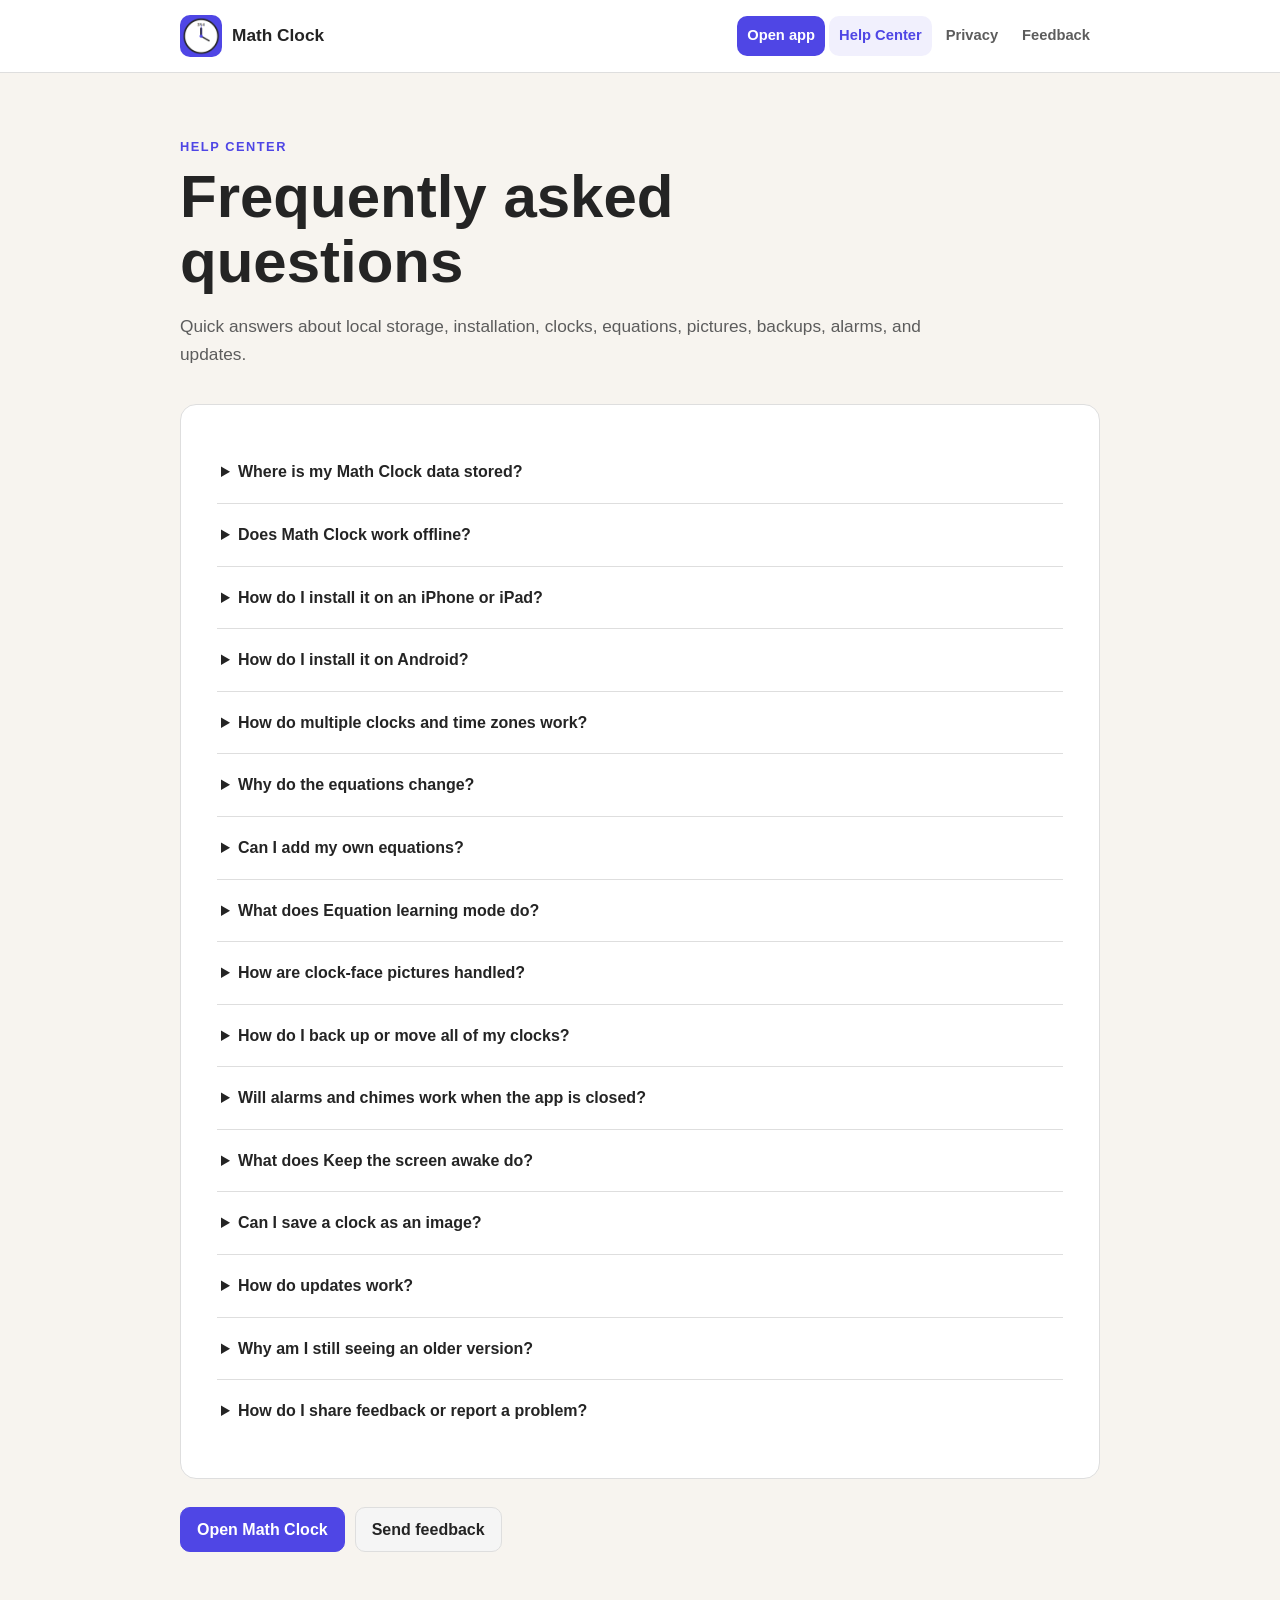
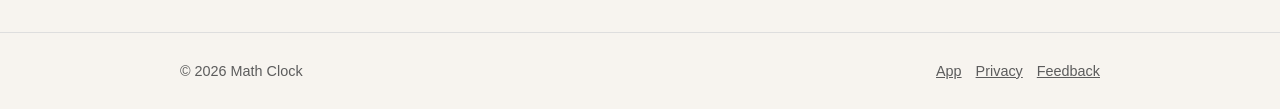
==== faq/index.html @ f001e588 "Add help center privacy and feedback Co-authored-by: Copilot <223556219+Copilot@users.noreply.github" ====
<!doctype html>
<html lang="en">
  <head>
    <meta charset="UTF-8" />
    <meta name="viewport" content="width=device-width, initial-scale=1" />
    <script>
      (() => {
        const param = new URLSearchParams(window.location.search).get("clawpilotTheme");
        const saved = localStorage.getItem("equation-clock-theme") || "system";
        const preference = param || saved;
        const theme =
          preference === "system"
            ? window.matchMedia("(prefers-color-scheme: dark)").matches
              ? "dark"
              : "light"
            : preference;
        document.documentElement.setAttribute("data-theme", theme);
      })();
    </script>
    <title>Help Center — Math Clock</title>
    <meta
      name="description"
      content="Answers about Math Clock storage, installation, equations, backups, alarms, pictures, and updates."
    />
    <link rel="canonical" href="https://luriejoe.github.io/analog-math-clock/faq/" />
    <link rel="icon" href="../icons/icon.svg" type="image/svg+xml" />
    <link rel="stylesheet" href="../site.css" />
  </head>
  <body>
    <a class="skip-link" href="#main">Skip to content</a>
    <header class="site-header">
      <div class="nav-shell">
        <a class="brand" href="../">
          <img src="../icons/icon-192.png" alt="" />
          <span>Math Clock</span>
        </a>
        <nav class="site-nav" aria-label="Main navigation">
          <a class="nav-app" href="../">Open app</a>
          <a href="./" aria-current="page">Help Center</a>
          <a href="../privacy/">Privacy</a>
          <a
            href="https://github.com/LurieJoe/analog-math-clock/issues/new/choose"
            target="_blank"
            rel="noopener"
          >
            Feedback
          </a>
        </nav>
      </div>
    </header>
    <main id="main" class="page-shell">
      <p class="eyebrow">Help Center</p>
      <h1 class="page-title">Frequently asked questions</h1>
      <p class="lead">
        Quick answers about local storage, installation, clocks, equations, pictures, backups,
        alarms, and updates.
      </p>
      <section class="section faq-list">
        <details>
          <summary>Where is my Math Clock data stored?</summary>
          <p>
            Clock definitions, preferences, custom equations, and alarms are stored in this
            browser on this device. Uploaded clock-face pictures are stored in the browser's
            local IndexedDB storage. Math Clock does not upload this information to an
            application account or cloud database.
          </p>
        </details>
        <details>
          <summary>Does Math Clock work offline?</summary>
          <p>
            Yes. Open the app online once so its files can be cached. Clocks, customization,
            learning mode, alarms while the app remains open, image export, and locally
            available backups can then work offline.
          </p>
        </details>
        <details>
          <summary>How do I install it on an iPhone or iPad?</summary>
          <p>
            Open Math Clock in Safari, tap Share, choose Add to Home Screen, and tap Add. If
            Open as Web App appears, turn it on before adding the app.
          </p>
        </details>
        <details>
          <summary>How do I install it on Android?</summary>
          <p>
            Open Math Clock in Chrome, open the browser menu, and choose Install app or Add to
            Home screen.
          </p>
        </details>
        <details>
          <summary>How do multiple clocks and time zones work?</summary>
          <p>
            Select Add clock, give the clock a name, and choose a time zone. Each clock keeps
            its own appearance, equations, sounds, alarms, and time-zone details. The first
            clock follows the device's local system time.
          </p>
        </details>
        <details>
          <summary>Why do the equations change?</summary>
          <p>
            Every clock position has a pool of equations that equals that hour. Math Clock
            chooses each position independently, so refreshing or selecting New equations
            creates a different combination instead of repeating a fixed group.
          </p>
        </details>
        <details>
          <summary>Can I add my own equations?</summary>
          <p>
            Yes. Open Tools, add an equation for a clock position, and optionally include a
            short explanation. Turn on Include my equations when randomizing to mix them with
            the built-in equation pools.
          </p>
        </details>
        <details>
          <summary>What does Equation learning mode do?</summary>
          <p>
            Learning mode makes each equation selectable. Tap or focus an equation to see its
            value and a short explanation.
          </p>
        </details>
        <details>
          <summary>How are clock-face pictures handled?</summary>
          <p>
            Pictures selected from your device remain in local browser storage. You can adjust
            their position, zoom, opacity, and readability overlay. They are included when you
            export a full .mathclock backup.
          </p>
        </details>
        <details>
          <summary>How do I back up or move all of my clocks?</summary>
          <p>
            Open Tools and select Export backup. Save the .mathclock file locally or in a cloud
            file service, then use Restore backup on another device. Merge adds restored clocks
            to existing ones; Replace recreates the backup.
          </p>
        </details>
        <details>
          <summary>Will alarms and chimes work when the app is closed?</summary>
          <p>
            Alarms and hourly chimes are reliable while Math Clock is open. Phones may suspend
            or stop a closed web app, so exact background alarm delivery cannot be guaranteed.
            Browser notifications are best-effort and require permission.
          </p>
        </details>
        <details>
          <summary>What does Keep the screen awake do?</summary>
          <p>
            On supported devices, it requests a screen wake lock while Math Clock is visible.
            Browsers may release the wake lock when the app is hidden or the device enters a
            power-saving state.
          </p>
        </details>
        <details>
          <summary>Can I save a clock as an image?</summary>
          <p>
            Yes. Use a clock's action menu to export its face as PNG or SVG. The decorative
            outer clock body is not included in the current image export.
          </p>
        </details>
        <details>
          <summary>How do updates work?</summary>
          <p>
            When an update has downloaded, Math Clock displays A new version is available.
            Select Update and Restart when convenient. Locally stored clocks and preferences
            remain in place.
          </p>
        </details>
        <details>
          <summary>Why am I still seeing an older version?</summary>
          <p>
            Connect to the internet and open the app in the browser. If no update notice
            appears, close the installed app completely, reopen the website in Safari or
            Chrome, and then launch the installed app again.
          </p>
        </details>
        <details>
          <summary>How do I share feedback or report a problem?</summary>
          <p>
            Use the Feedback section in Tools or open the GitHub feedback form. Do not attach a
            .mathclock backup or a private clock-face picture to a public issue.
          </p>
        </details>
      </section>
      <div class="button-row">
        <a class="button primary" href="../">Open Math Clock</a>
        <a
          class="button"
          href="https://github.com/LurieJoe/analog-math-clock/issues/new/choose"
          target="_blank"
          rel="noopener"
        >
          Send feedback
        </a>
      </div>
    </main>
    <footer class="site-footer">
      <div class="footer-shell">
        <span>© 2026 Math Clock</span>
        <nav class="footer-links" aria-label="Footer navigation">
          <a href="../">App</a>
          <a href="../privacy/">Privacy</a>
          <a
            href="https://github.com/LurieJoe/analog-math-clock/issues/new/choose"
            target="_blank"
            rel="noopener"
          >
            Feedback
          </a>
        </nav>
      </div>
    </footer>
  </body>
</html>
---- site.css ----
:root {
  color-scheme: light;
  --cp-bg: #f7f4ef;
  --cp-bg-elevated: #fcfbf8;
  --cp-surface: #ffffff;
  --cp-surface-soft: #f5f5f5;
  --cp-border: #dedede;
  --cp-border-strong: #919191;
  --cp-text: #242424;
  --cp-text-muted: #5c5c5c;
  --cp-text-soft: #6f6f6f;
  --cp-accent: #4f46e5;
  --cp-accent-hover: #4338ca;
  --cp-accent-soft: rgba(79, 70, 229, 0.08);
  --cp-accent-fg: #ffffff;
  --cp-link: #4338ca;
  --cp-panel-strong: rgba(255, 255, 255, 0.96);
  --cp-highlight: rgba(79, 70, 229, 0.12);
}

html[data-theme="dark"] {
  color-scheme: dark;
  --cp-bg: #3d3b3a;
  --cp-bg-elevated: #343231;
  --cp-surface: #292929;
  --cp-surface-soft: #2e2e2e;
  --cp-border: #474747;
  --cp-border-strong: #5f5f5f;
  --cp-text: #dedede;
  --cp-text-muted: #919191;
  --cp-text-soft: #b0b0b0;
  --cp-accent: #a5b4fc;
  --cp-accent-hover: #818cf8;
  --cp-accent-soft: rgba(165, 180, 252, 0.14);
  --cp-accent-fg: #1a1a1a;
  --cp-link: #a5b4fc;
  --cp-panel-strong: rgba(41, 41, 41, 0.96);
  --cp-highlight: rgba(165, 180, 252, 0.12);
}

* {
  box-sizing: border-box;
}

html {
  scroll-behavior: smooth;
}

body {
  min-height: 100vh;
  margin: 0;
  background: var(--cp-bg);
  color: var(--cp-text);
  font-family: "Segoe UI", Aptos, Calibri, -apple-system, BlinkMacSystemFont, sans-serif;
  line-height: 1.6;
}

a {
  color: var(--cp-link);
}

a:hover {
  color: var(--cp-accent-hover);
}

.skip-link {
  position: absolute;
  z-index: 100;
  top: 8px;
  left: -9999px;
  padding: 10px 14px;
  border-radius: 0.625rem;
  background: var(--cp-accent);
  color: var(--cp-accent-fg);
}

.skip-link:focus {
  left: 8px;
}

.site-header {
  position: sticky;
  z-index: 20;
  top: 0;
  border-bottom: 1px solid var(--cp-border);
  background: var(--cp-panel-strong);
}

.nav-shell,
.page-shell,
.footer-shell {
  width: min(920px, calc(100% - 32px));
  margin-inline: auto;
}

.nav-shell {
  min-height: 72px;
  display: flex;
  align-items: center;
  justify-content: space-between;
  gap: 20px;
}

.brand {
  display: inline-flex;
  align-items: center;
  gap: 10px;
  color: var(--cp-text);
  font-size: 1.08rem;
  font-weight: 750;
  text-decoration: none;
  white-space: nowrap;
}

.brand img {
  width: 42px;
  height: 42px;
  border-radius: 0.625rem;
}

.site-nav {
  display: flex;
  align-items: center;
  justify-content: flex-end;
  flex-wrap: wrap;
  gap: 4px;
}

.site-nav a {
  padding: 8px 10px;
  border-radius: 0.625rem;
  color: var(--cp-text-muted);
  font-size: 0.92rem;
  font-weight: 650;
  text-decoration: none;
}

.site-nav a:hover,
.site-nav a[aria-current="page"] {
  background: var(--cp-accent-soft);
  color: var(--cp-accent);
}

.site-nav .nav-app {
  background: var(--cp-accent);
  color: var(--cp-accent-fg);
}

.site-nav .nav-app:hover {
  background: var(--cp-accent-hover);
  color: var(--cp-accent-fg);
}

.page-shell {
  padding-block: 64px 80px;
}

.eyebrow {
  margin: 0 0 8px;
  color: var(--cp-accent);
  font-size: 0.8rem;
  font-weight: 750;
  letter-spacing: 0.12em;
  text-transform: uppercase;
}

.page-title {
  max-width: 760px;
  margin: 0;
  font-size: clamp(2rem, 7vw, 3.75rem);
  line-height: 1.08;
}

.lead {
  max-width: 760px;
  margin: 18px 0 0;
  color: var(--cp-text-muted);
  font-size: 1.08rem;
}

.section {
  margin-top: 36px;
}

.content-card,
.faq-list {
  padding: clamp(20px, 4vw, 36px);
  border: 1px solid var(--cp-border);
  border-radius: 16px;
  background: var(--cp-surface);
}

.faq-list {
  display: grid;
  gap: 0;
}

.faq-list details {
  border-bottom: 1px solid var(--cp-border);
}

.faq-list details:last-child {
  border-bottom: 0;
}

.faq-list summary {
  padding: 18px 4px;
  color: var(--cp-text);
  font-weight: 700;
  cursor: pointer;
}

.faq-list details p {
  margin: -4px 4px 20px;
  color: var(--cp-text-muted);
}

.content-card h2 {
  margin: 32px 0 8px;
  font-size: 1.35rem;
}

.content-card h2:first-of-type {
  margin-top: 0;
}

.content-card p,
.content-card li {
  color: var(--cp-text-muted);
}

.callout {
  margin-bottom: 28px;
  padding: 16px;
  border: 1px solid var(--cp-border);
  border-left: 4px solid var(--cp-accent);
  border-radius: 0.625rem;
  background: var(--cp-accent-soft);
}

.callout p {
  margin: 0;
  color: var(--cp-text);
}

.button-row {
  display: flex;
  flex-wrap: wrap;
  gap: 10px;
  margin-top: 28px;
}

.button {
  min-height: 44px;
  display: inline-flex;
  align-items: center;
  justify-content: center;
  padding: 9px 16px;
  border: 1px solid var(--cp-border);
  border-radius: 0.625rem;
  background: var(--cp-surface-soft);
  color: var(--cp-text);
  font-weight: 700;
  text-decoration: none;
}

.button:hover {
  background: var(--cp-highlight);
  color: var(--cp-text);
}

.button.primary {
  border-color: var(--cp-accent);
  background: var(--cp-accent);
  color: var(--cp-accent-fg);
}

.button.primary:hover {
  background: var(--cp-accent-hover);
  color: var(--cp-accent-fg);
}

.site-footer {
  border-top: 1px solid var(--cp-border);
}

.footer-shell {
  min-height: 76px;
  display: flex;
  align-items: center;
  justify-content: space-between;
  gap: 16px;
  color: var(--cp-text-muted);
  font-size: 0.9rem;
}

.footer-links {
  display: flex;
  flex-wrap: wrap;
  gap: 14px;
}

.footer-links a {
  color: var(--cp-text-muted);
}

@media (max-width: 640px) {
  .nav-shell {
    min-height: auto;
    align-items: flex-start;
    flex-direction: column;
    padding-block: 12px;
  }

  .site-nav {
    justify-content: flex-start;
  }

  .page-shell {
    padding-block: 40px 56px;
  }

  .footer-shell {
    align-items: flex-start;
    flex-direction: column;
    padding-block: 20px;
  }
}
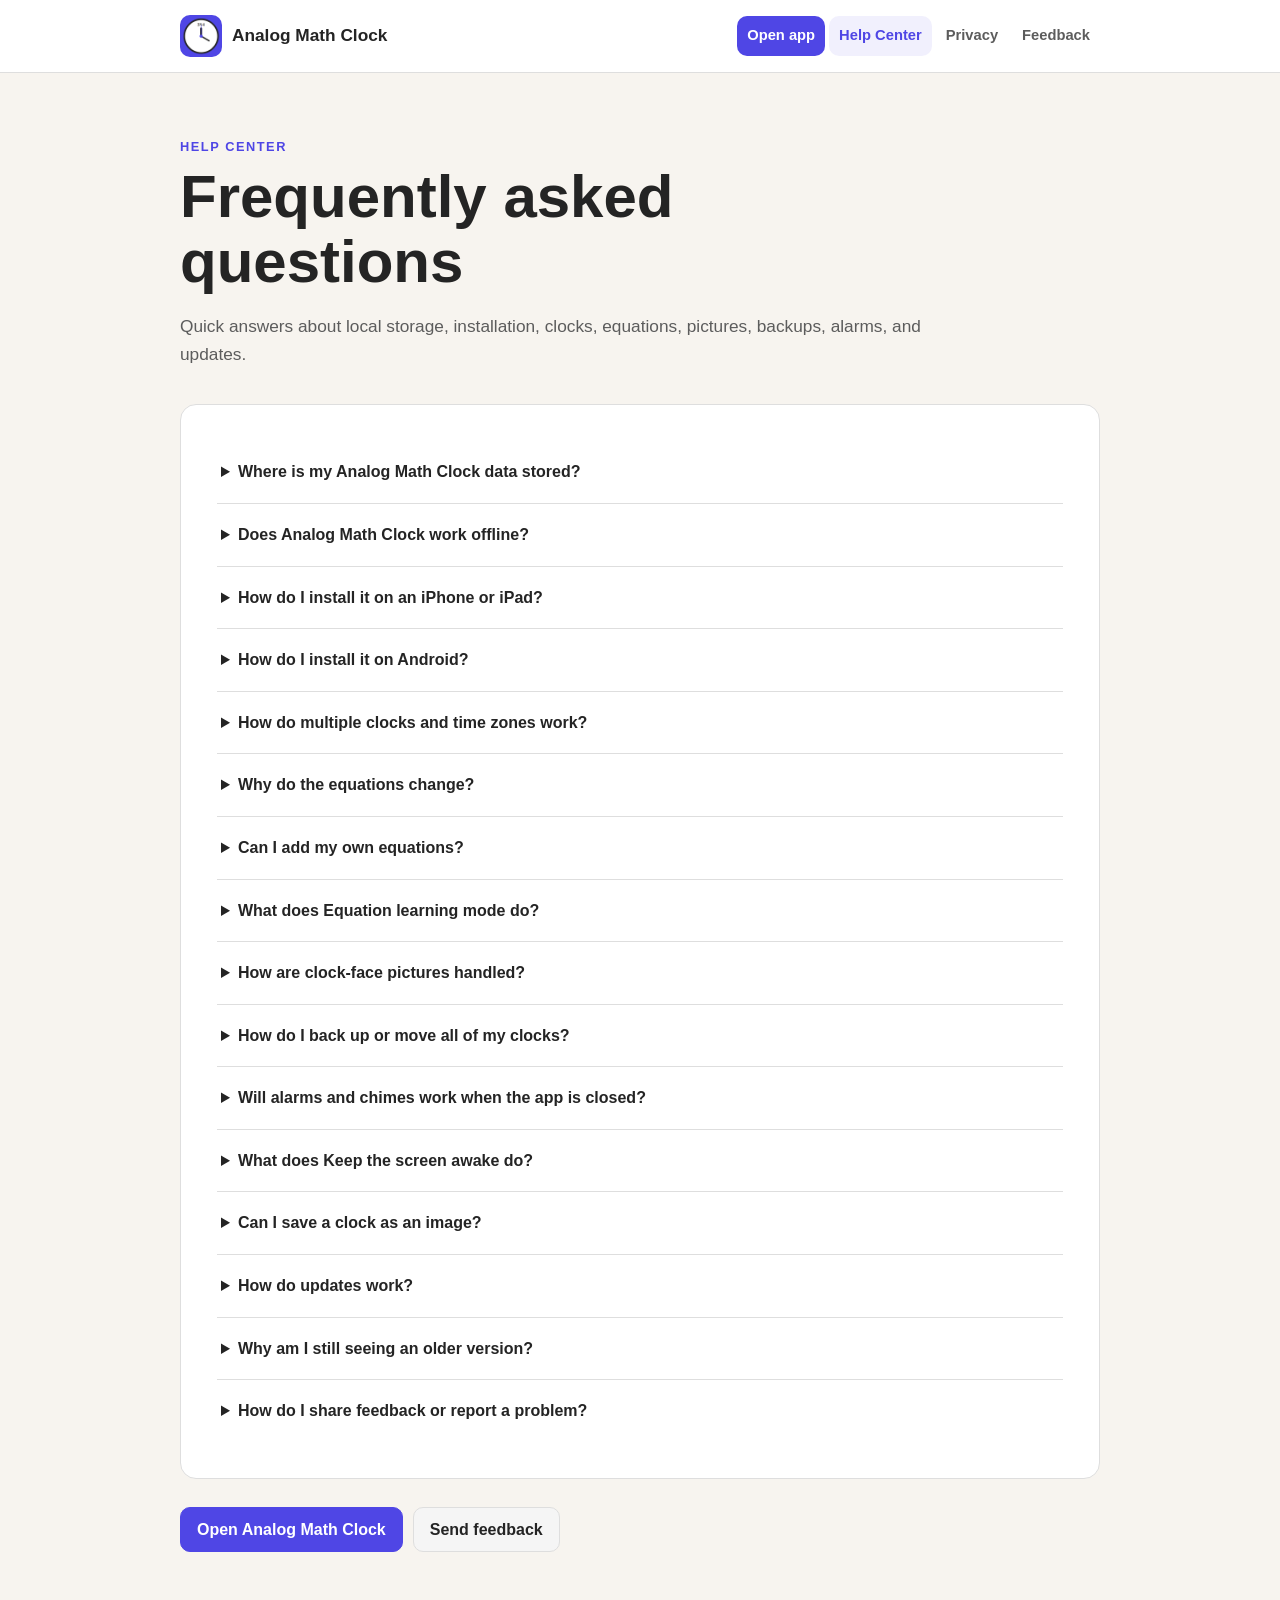
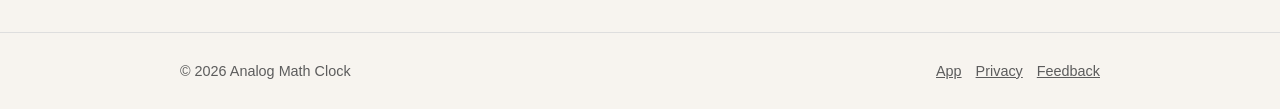
==== commit 620c273c: "Rename product to Analog Math Clock Co-authored-by: Copilot <223556219+Copilot@users.noreply.github." ====
--- a/faq/index.html
+++ b/faq/index.html
@@ -17,10 +17,10 @@
         document.documentElement.setAttribute("data-theme", theme);
       })();
     </script>
-    <title>Help Center — Math Clock</title>
+    <title>Help Center — Analog Math Clock</title>
     <meta
       name="description"
-      content="Answers about Math Clock storage, installation, equations, backups, alarms, pictures, and updates."
+      content="Answers about Analog Math Clock storage, installation, equations, backups, alarms, pictures, and updates."
     />
     <link rel="canonical" href="https://luriejoe.github.io/analog-math-clock/faq/" />
     <link rel="icon" href="../icons/icon.svg" type="image/svg+xml" />
@@ -32,7 +32,7 @@
       <div class="nav-shell">
         <a class="brand" href="../">
           <img src="../icons/icon-192.png" alt="" />
-          <span>Math Clock</span>
+          <span>Analog Math Clock</span>
         </a>
         <nav class="site-nav" aria-label="Main navigation">
           <a class="nav-app" href="../">Open app</a>
@@ -57,16 +57,16 @@
       </p>
       <section class="section faq-list">
         <details>
-          <summary>Where is my Math Clock data stored?</summary>
+          <summary>Where is my Analog Math Clock data stored?</summary>
           <p>
             Clock definitions, preferences, custom equations, and alarms are stored in this
             browser on this device. Uploaded clock-face pictures are stored in the browser's
-            local IndexedDB storage. Math Clock does not upload this information to an
+            local IndexedDB storage. Analog Math Clock does not upload this information to an
             application account or cloud database.
           </p>
         </details>
         <details>
-          <summary>Does Math Clock work offline?</summary>
+          <summary>Does Analog Math Clock work offline?</summary>
           <p>
             Yes. Open the app online once so its files can be cached. Clocks, customization,
             learning mode, alarms while the app remains open, image export, and locally
@@ -76,14 +76,14 @@
         <details>
           <summary>How do I install it on an iPhone or iPad?</summary>
           <p>
-            Open Math Clock in Safari, tap Share, choose Add to Home Screen, and tap Add. If
+            Open Analog Math Clock in Safari, tap Share, choose Add to Home Screen, and tap Add. If
             Open as Web App appears, turn it on before adding the app.
           </p>
         </details>
         <details>
           <summary>How do I install it on Android?</summary>
           <p>
-            Open Math Clock in Chrome, open the browser menu, and choose Install app or Add to
+            Open Analog Math Clock in Chrome, open the browser menu, and choose Install app or Add to
             Home screen.
           </p>
         </details>
@@ -98,7 +98,7 @@
         <details>
           <summary>Why do the equations change?</summary>
           <p>
-            Every clock position has a pool of equations that equals that hour. Math Clock
+            Every clock position has a pool of equations that equals that hour. Analog Math Clock
             chooses each position independently, so refreshing or selecting New equations
             creates a different combination instead of repeating a fixed group.
           </p>
@@ -137,7 +137,7 @@
         <details>
           <summary>Will alarms and chimes work when the app is closed?</summary>
           <p>
-            Alarms and hourly chimes are reliable while Math Clock is open. Phones may suspend
+            Alarms and hourly chimes are reliable while Analog Math Clock is open. Phones may suspend
             or stop a closed web app, so exact background alarm delivery cannot be guaranteed.
             Browser notifications are best-effort and require permission.
           </p>
@@ -145,7 +145,7 @@
         <details>
           <summary>What does Keep the screen awake do?</summary>
           <p>
-            On supported devices, it requests a screen wake lock while Math Clock is visible.
+            On supported devices, it requests a screen wake lock while Analog Math Clock is visible.
             Browsers may release the wake lock when the app is hidden or the device enters a
             power-saving state.
           </p>
@@ -160,7 +160,7 @@
         <details>
           <summary>How do updates work?</summary>
           <p>
-            When an update has downloaded, Math Clock displays A new version is available.
+            When an update has downloaded, Analog Math Clock displays A new version is available.
             Select Update and Restart when convenient. Locally stored clocks and preferences
             remain in place.
           </p>
@@ -182,7 +182,7 @@
         </details>
       </section>
       <div class="button-row">
-        <a class="button primary" href="../">Open Math Clock</a>
+        <a class="button primary" href="../">Open Analog Math Clock</a>
         <a
           class="button"
           href="https://github.com/LurieJoe/analog-math-clock/issues/new/choose"
@@ -195,7 +195,7 @@
     </main>
     <footer class="site-footer">
       <div class="footer-shell">
-        <span>© 2026 Math Clock</span>
+        <span>© 2026 Analog Math Clock</span>
         <nav class="footer-links" aria-label="Footer navigation">
           <a href="../">App</a>
           <a href="../privacy/">Privacy</a>
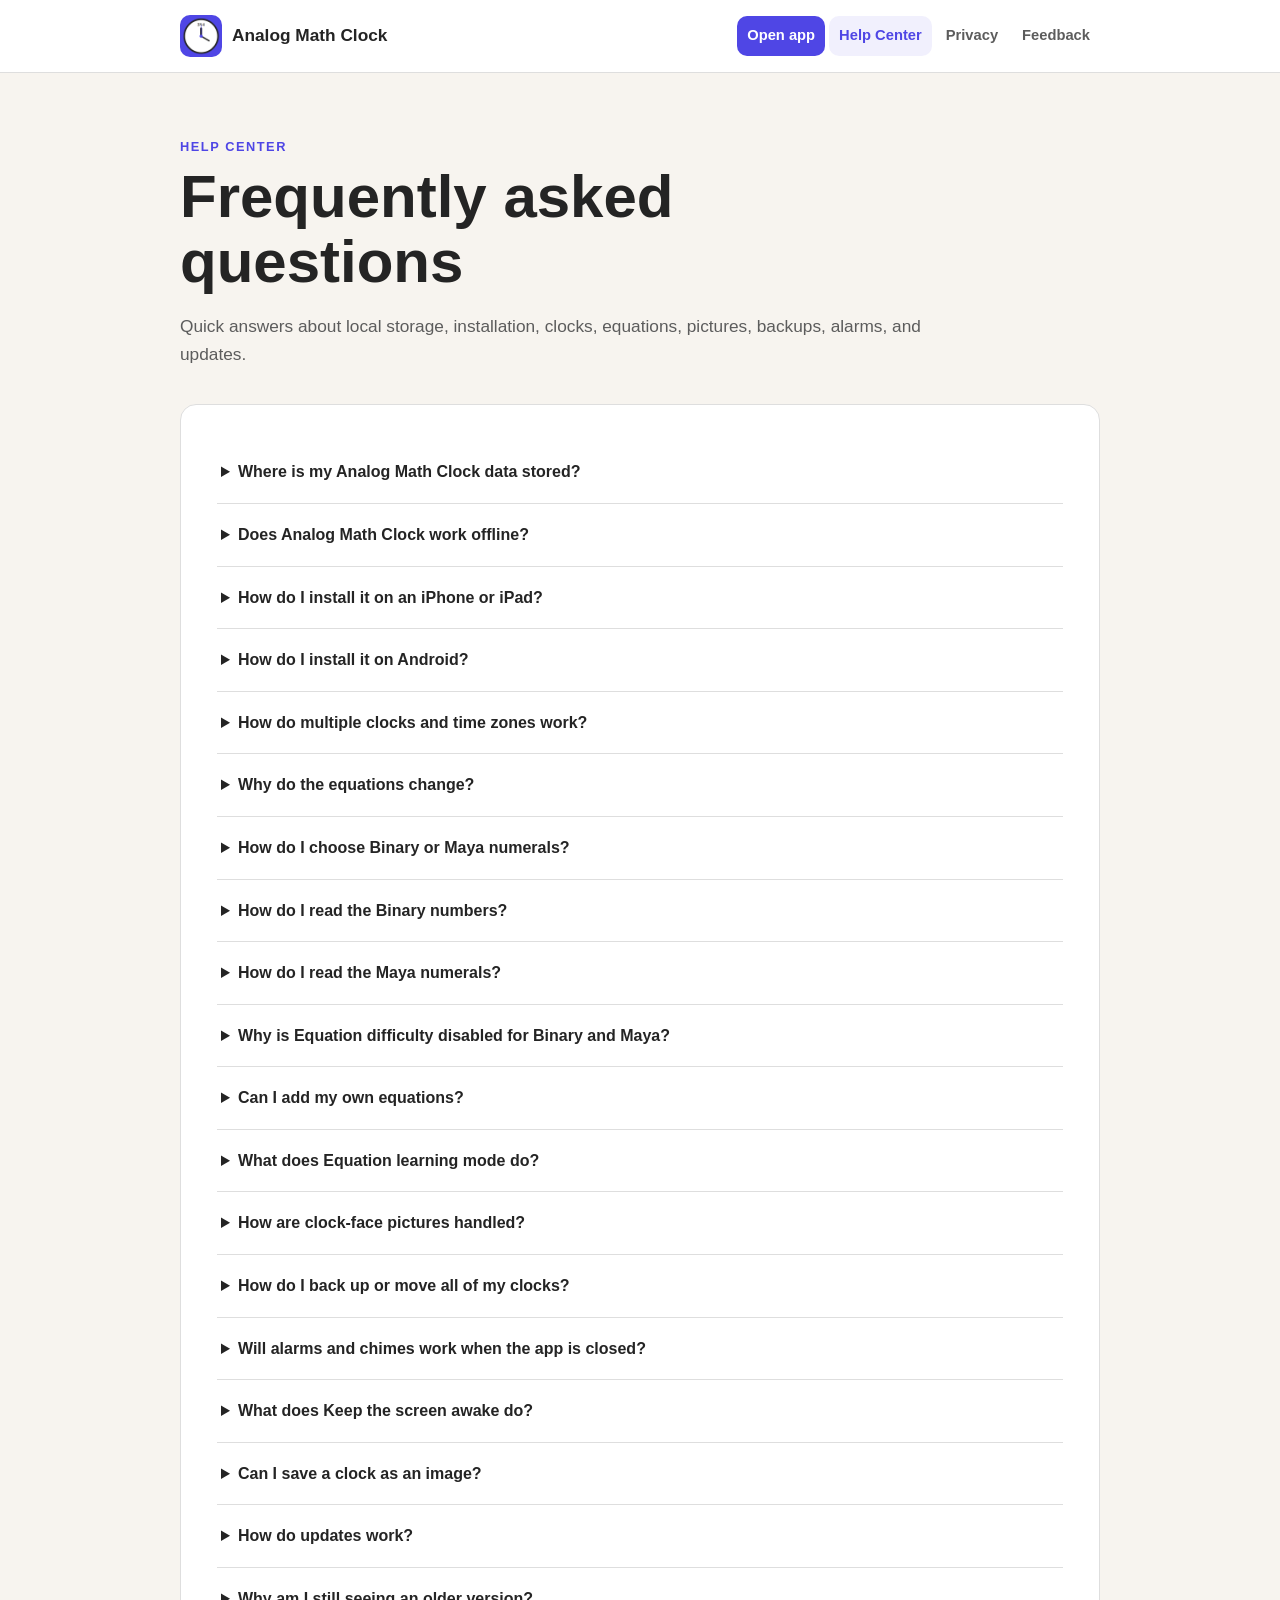
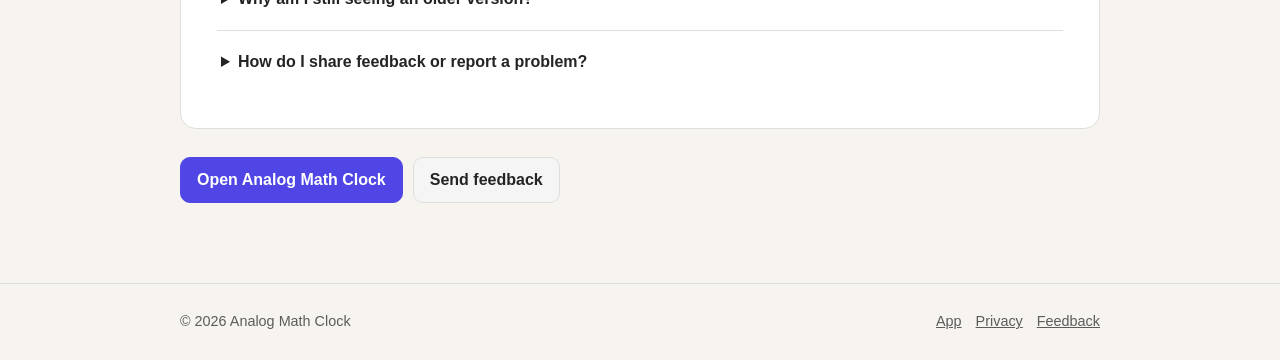
==== commit cd6cfade: "Document binary and Maya numeral styles Co-authored-by: Copilot <223556219+Copilot@users.noreply.git" ====
--- a/faq/index.html
+++ b/faq/index.html
@@ -20,9 +20,9 @@
     <title>Help Center — Analog Math Clock</title>
     <meta
       name="description"
-      content="Answers about Analog Math Clock storage, installation, equations, backups, alarms, pictures, and updates."
+      content="Answers about Analog Math Clock storage, installation, equations, Binary and Maya numerals, backups, alarms, pictures, and updates."
     />
-    <link rel="canonical" href="https://luriejoe.github.io/analog-math-clock/faq/" />
+    <link rel="canonical" href="https://analogmathclock.com/faq/" />
     <link rel="icon" href="../icons/icon.svg" type="image/svg+xml" />
     <link rel="stylesheet" href="../site.css" />
   </head>
@@ -100,7 +100,43 @@
           <p>
             Every clock position has a pool of equations that equals that hour. Analog Math Clock
             chooses each position independently, so refreshing or selecting New equations
-            creates a different combination instead of repeating a fixed group.
+            creates a different combination instead of repeating a fixed group. In Customize,
+            you can also replace equations with fixed binary numbers or Maya dot-and-bar numerals.
+          </p>
+        </details>
+        <details>
+          <summary>How do I choose Binary or Maya numerals?</summary>
+          <p>
+            Open a clock's Customize panel and find Face numbers. Set Number style to Binary or
+            Maya numerals. The choice belongs only to that clock, so your other clocks can continue
+            using equations or a different numeral style.
+          </p>
+        </details>
+        <details>
+          <summary>How do I read the Binary numbers?</summary>
+          <p>
+            Binary uses only 0 and 1. Reading from right to left, the positions represent 1, 2, 4,
+            and 8 on this clock. Add the positions containing 1. For example, 1010 means 8 + 2,
+            which equals 10. Turn on Equation learning mode to select a Binary number and see its
+            decimal value.
+          </p>
+        </details>
+        <details>
+          <summary>How do I read the Maya numerals?</summary>
+          <p>
+            On this clock, each dot represents one and each horizontal bar represents five. Add
+            the dots and bars to find the hour: two dots above one bar equal 7, while two dots
+            above two bars equal 12. Turn on Equation learning mode to select a Maya numeral and
+            see its value.
+          </p>
+        </details>
+        <details>
+          <summary>Why is Equation difficulty disabled for Binary and Maya?</summary>
+          <p>
+            Simple, Mixed, and Advanced control which mathematical equations are randomized.
+            Binary and Maya are fixed ways of writing each hour, so equation difficulty does not
+            apply. Your selected difficulty is preserved and becomes available again when you
+            switch Number style back to Equations.
           </p>
         </details>
         <details>
@@ -114,8 +150,8 @@
         <details>
           <summary>What does Equation learning mode do?</summary>
           <p>
-            Learning mode makes each equation selectable. Tap or focus an equation to see its
-            value and a short explanation.
+            Learning mode makes equations, binary numbers, and Maya numerals selectable. Tap or
+            focus a face label to see its value and a short explanation.
           </p>
         </details>
         <details>
